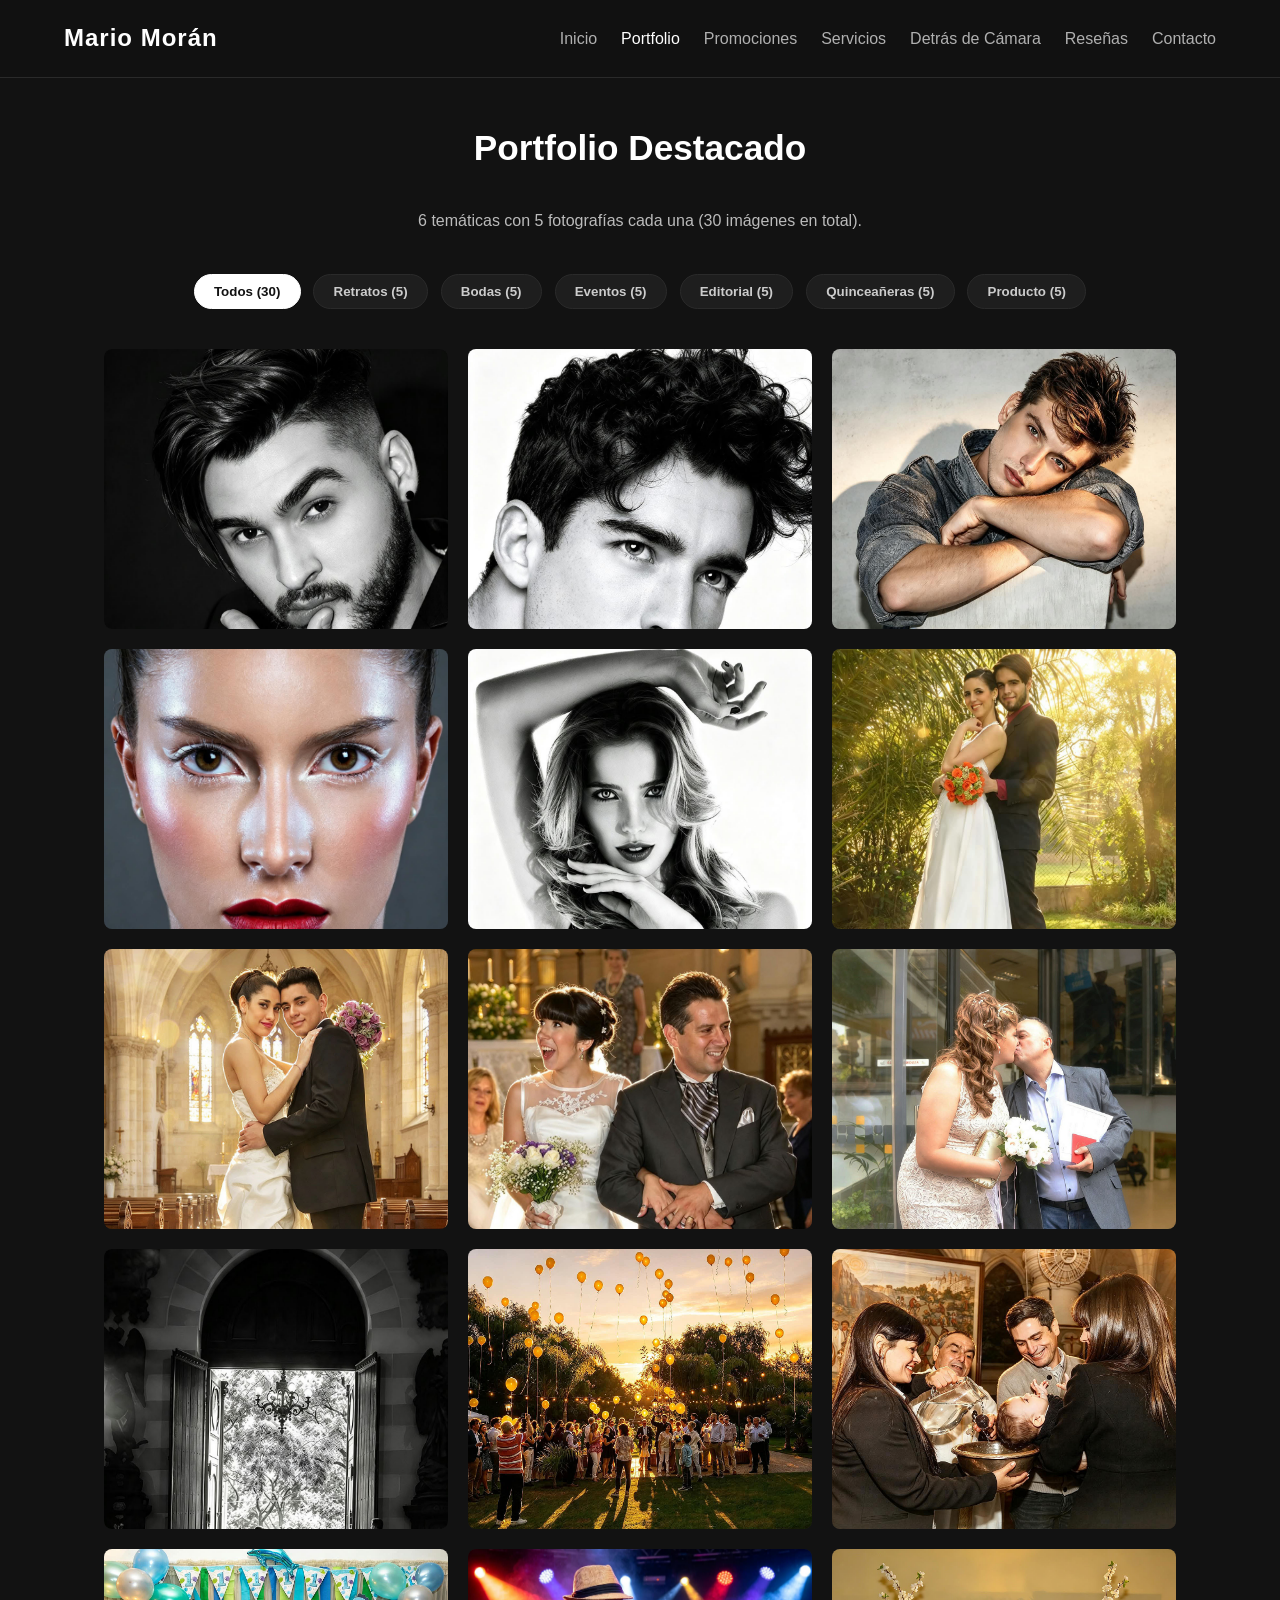
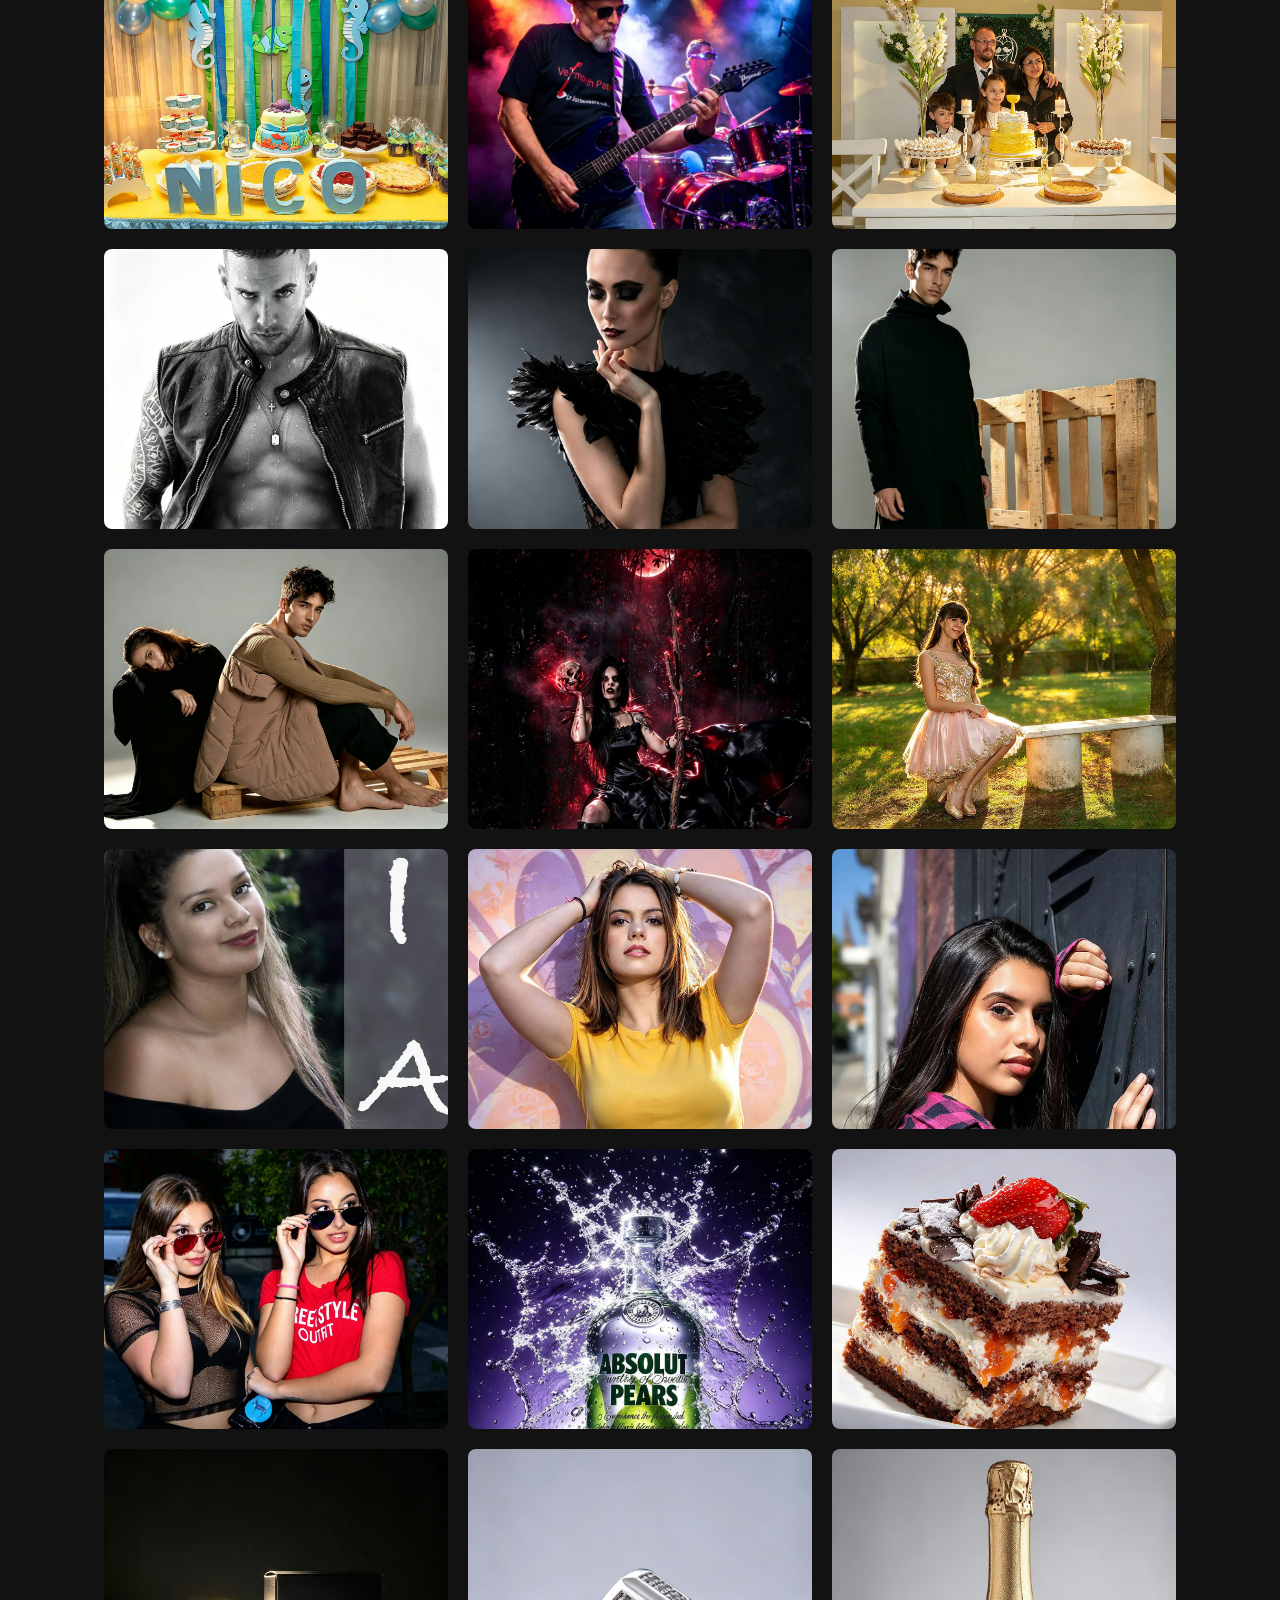
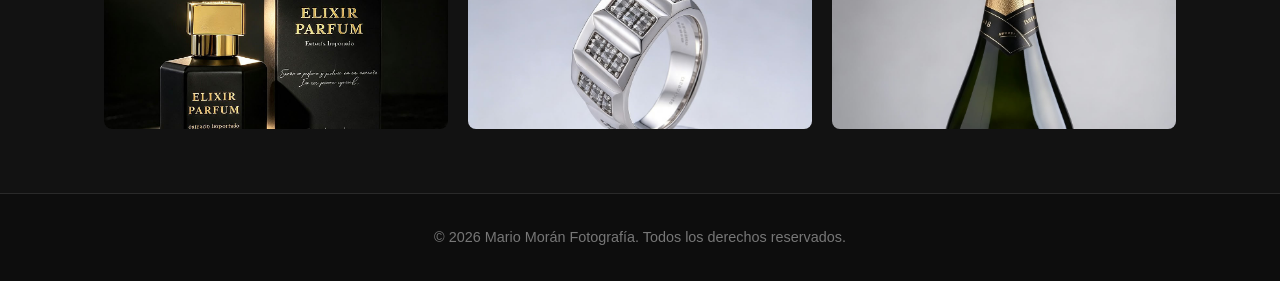
==== portfolio.html @ 2b70a2de "Add files via upload" ====
<!DOCTYPE html>
<html lang="es">
<head>
    <meta charset="UTF-8">
    <meta name="viewport" content="width=device-width, initial-scale=1.0">
    <title>Portfolio - Mario Morán Fotografía</title>
    <link rel="stylesheet" href="styles.css">
</head>
<body data-page="portfolio">

    <!-- 1. HEADER Y NAVEGACIÓN -->
    <header>
        <div class="logo">Mario Morán</div>
        <nav aria-label="Navegación principal">
            <ul>
                <li><a href="index.html">Inicio</a></li>
                <li><a href="portfolio.html" class="active">Portfolio</a></li>
                <li><a href="promociones.html">Promociones</a></li>
                <li><a href="index.html#servicios">Servicios</a></li>
                <li><a href="index.html#video">Detrás de Cámara</a></li>
                <li><a href="index.html#resenas">Reseñas</a></li>
                <li><a href="promociones.html#contacto">Contacto</a></li>
            </ul>
        </nav>
    </header>

    <main>
        <!-- GALERÍA GENERADA DINÁMICAMENTE DESDE ARREGLO DE OBJETOS (30 FOTOS: 5 POR TEMÁTICA) -->
        <section id="portfolio" class="section-container page-top-offset">
            <h1 class="section-title">Portfolio Destacado</h1>
            <p class="promo-subtitle">6 temáticas con 5 fotografías cada una (30 imágenes en total).</p>

            <div id="filter-buttons" class="filter-buttons" role="tablist" aria-label="Filtrar galería por temática"></div>
            <div id="portfolio-grid" class="portfolio-grid"></div>
        </section>
    </main>

    <!-- FOOTER -->
    <footer>
        <p>&copy; 2026 Mario Morán Fotografía. Todos los derechos reservados.</p>
    </footer>

    <script src="script.js"></script>
</body>
</html>
---- styles.css ----
/* Estilos generales */
* {
    margin: 0;
    padding: 0;
    box-sizing: border-box;
    font-family: 'Segoe UI', Tahoma, Geneva, Verdana, sans-serif;
}

html {
    scroll-behavior: smooth;
}

body {
    background-color: #121212;
    color: #e0e0e0;
    line-height: 1.6;
}

/* Header y Navegación */
header {
    position: fixed;
    top: 0;
    left: 0;
    width: 100%;
    background: rgba(18, 18, 18, 0.95);
    display: flex;
    justify-content: space-between;
    align-items: center;
    padding: 1.2rem 5%;
    z-index: 1000;
    border-bottom: 1px solid #2a2a2a;
}

.logo {
    font-size: 1.5rem;
    font-weight: bold;
    color: #ffffff;
    letter-spacing: 1px;
}

nav ul {
    display: flex;
    list-style: none;
    gap: 1.5rem;
    flex-wrap: wrap;
}

nav ul li a {
    text-decoration: none;
    color: #b0b0b0;
    font-weight: 500;
    transition: color 0.3s ease;
}

nav ul li a:hover,
nav ul li a.active {
    color: #ffffff;
}

/* Sección Hero */
.hero {
    height: 100vh;
    background: linear-gradient(rgba(0,0,0,0.62), rgba(0,0,0,0.62)), url('imagenes/EVENTO-1.jpg') no-repeat center center/cover;
    display: flex;
    justify-content: center;
    align-items: center;
    text-align: center;
    padding: 0 1rem;
}

.hero-content h1 {
    font-size: 3rem;
    margin-bottom: 1rem;
    color: #ffffff;
}

.hero-content p {
    font-size: 1.2rem;
    margin-bottom: 2rem;
    color: #cccccc;
    max-width: 600px;
    margin-left: auto;
    margin-right: auto;
}

.hero-actions {
    display: flex;
    justify-content: center;
    gap: 1rem;
    flex-wrap: wrap;
}

/* Botones */
.btn {
    display: inline-block;
    padding: 0.8rem 2rem;
    background-color: #ffffff;
    color: #121212;
    text-decoration: none;
    font-weight: bold;
    border-radius: 4px;
    border: none;
    cursor: pointer;
    transition: background 0.3s ease, transform 0.2s ease, opacity 0.2s ease;
}

.btn:hover:not(:disabled) {
    background-color: #d1d1d1;
    transform: translateY(-2px);
}

.btn:disabled {
    opacity: 0.45;
    cursor: not-allowed;
}

.btn-outline {
    background-color: transparent;
    color: #ffffff;
    border: 1px solid #ffffff;
}

.btn-outline:hover:not(:disabled) {
    background-color: rgba(255, 255, 255, 0.14);
    color: #ffffff;
}

.btn-sm {
    padding: 0.55rem 1.1rem;
    font-size: 0.9rem;
}

.btn-secondary {
    width: 100%;
    margin-top: 0.6rem;
    padding: 0.7rem 1rem;
    background: transparent;
    color: #cccccc;
    border: 1px solid #3a3a3a;
    border-radius: 4px;
    cursor: pointer;
    font-weight: 600;
}

.btn-secondary:hover {
    color: #ffffff;
    border-color: #666666;
}

/* Contenedores de secciones */
.section-container {
    padding: 6rem 5% 4rem 5%;
    max-width: 1200px;
    margin: 0 auto;
}

.page-top-offset {
    padding-top: 7.5rem;
}

.section-title {
    text-align: center;
    font-size: 2.2rem;
    margin-bottom: 2rem;
    color: #ffffff;
}

/* Filtros Portfolio */
.filter-buttons {
    display: flex;
    justify-content: center;
    gap: 0.8rem;
    margin-bottom: 2.5rem;
    flex-wrap: wrap;
}

.filter-btn {
    padding: 0.55rem 1.2rem;
    background: #1e1e1e;
    color: #cccccc;
    border: 1px solid #2a2a2a;
    border-radius: 20px;
    cursor: pointer;
    font-weight: 600;
    transition: all 0.25s ease;
}

.filter-btn:hover,
.filter-btn.active {
    background: #ffffff;
    color: #121212;
    border-color: #ffffff;
}

/* Portfolio Grid */
.portfolio-grid {
    display: grid;
    grid-template-columns: repeat(auto-fit, minmax(260px, 1fr));
    gap: 20px;
}

.portfolio-item {
    position: relative;
    overflow: hidden;
    border-radius: 8px;
    height: 280px;
    background: #1e1e1e;
}

.portfolio-item.hidden {
    display: none;
}

.portfolio-item img {
    width: 100%;
    height: 100%;
    object-fit: cover;
    object-position: center 20%;
    display: block;
    transition: transform 0.5s ease;
}

/* Ajuste específico para retratos y quinceañeras */
.portfolio-item[data-category="retratos"] img,
.portfolio-item[data-category="quinceaneras"] img {
    object-position: center 12%;
}

.portfolio-item:hover img {
    transform: scale(1.08);
}

.overlay {
    position: absolute;
    bottom: 0;
    left: 0;
    width: 100%;
    height: 100%;
    background: rgba(0, 0, 0, 0.55);
    display: flex;
    justify-content: center;
    align-items: center;
    opacity: 0;
    transition: opacity 0.3s ease;
}

.portfolio-item:hover .overlay {
    opacity: 1;
}

.overlay span {
    color: #ffffff;
    font-size: 1.4rem;
    font-weight: bold;
}

/* Servicios Flexbox */
.services-container {
    display: flex;
    justify-content: space-between;
    gap: 2rem;
    flex-wrap: wrap;
}

.service-card {
    background: #1e1e1e;
    padding: 2.5rem 2rem;
    border-radius: 8px;
    flex: 1;
    min-width: 280px;
    text-align: center;
    border: 1px solid #2a2a2a;
    transition: transform 0.3s ease;
}

.service-card:hover {
    transform: translateY(-5px);
}

.service-card h3 {
    margin-bottom: 1rem;
    color: #ffffff;
    font-size: 1.4rem;
}

.service-card p {
    color: #aaaaaa;
    margin-bottom: 1.5rem;
}

.price {
    display: inline-block;
    font-weight: bold;
    color: #ffffff;
    background: #2a2a2a;
    padding: 0.5rem 1rem;
    border-radius: 20px;
}

/* Promociones y Carrito */
.promo-subtitle {
    text-align: center;
    color: #bbbbbb;
    margin-bottom: 2.5rem;
}

.promo-layout {
    display: grid;
    grid-template-columns: 2fr 1fr;
    gap: 2rem;
    align-items: start;
}

.promo-cards {
    display: grid;
    grid-template-columns: repeat(auto-fit, minmax(240px, 1fr));
    gap: 1.5rem;
}

.promo-card {
    background: #1e1e1e;
    border: 1px solid #2a2a2a;
    border-radius: 8px;
    padding: 1.8rem;
    display: flex;
    flex-direction: column;
    justify-content: space-between;
    gap: 1rem;
}

.promo-badge {
    align-self: flex-start;
    background: #2c2c2c;
    color: #f0f0f0;
    font-size: 0.8rem;
    font-weight: 600;
    padding: 0.25rem 0.7rem;
    border-radius: 12px;
}

.promo-card h3 {
    color: #ffffff;
    font-size: 1.25rem;
}

.promo-card p {
    color: #b0b0b0;
    font-size: 0.95rem;
}

.promo-footer {
    display: flex;
    justify-content: space-between;
    align-items: center;
    gap: 0.5rem;
    margin-top: auto;
}

.cart-box {
    background: #1a1a1a;
    border: 1px solid #2e2e2e;
    border-radius: 8px;
    padding: 1.8rem;
    position: sticky;
    top: 5.5rem;
}

.cart-box h3 {
    color: #ffffff;
    margin-bottom: 0.3rem;
}

.cart-validity {
    font-size: 0.85rem;
    color: #9e9e9e;
    margin-bottom: 1.2rem;
}

.cart-items {
    display: flex;
    flex-direction: column;
    gap: 0.9rem;
    margin-bottom: 1.5rem;
    max-height: 320px;
    overflow-y: auto;
}

.cart-empty {
    color: #888888;
    font-style: italic;
}

.cart-item {
    background: #121212;
    border: 1px solid #262626;
    border-radius: 6px;
    padding: 0.8rem;
    display: flex;
    flex-direction: column;
    gap: 0.5rem;
}

.cart-item-title {
    font-size: 0.92rem;
    color: #ffffff;
    font-weight: 600;
}

.cart-item-controls {
    display: flex;
    justify-content: space-between;
    align-items: center;
    gap: 0.5rem;
}

.qty-controls {
    display: flex;
    align-items: center;
    gap: 0.4rem;
}

.qty-btn {
    width: 26px;
    height: 26px;
    background: #2a2a2a;
    color: #ffffff;
    border: none;
    border-radius: 4px;
    cursor: pointer;
    font-weight: bold;
}

.remove-btn {
    background: transparent;
    color: #e57373;
    border: none;
    cursor: pointer;
    font-size: 0.85rem;
}

.cart-summary {
    border-top: 1px solid #2c2c2c;
    padding-top: 1rem;
}

.cart-total-row {
    display: flex;
    justify-content: space-between;
    font-size: 1.15rem;
    color: #ffffff;
    margin-bottom: 1rem;
}

/* Sección Multimedia / Video */
.multimedia-section {
    padding: 4rem 5%;
    text-align: center;
    background-color: #181818;
}

.multimedia-section p {
    color: #aaaaaa;
    margin-bottom: 2rem;
}

.video-container {
    position: relative;
    max-width: 800px;
    margin: 0 auto;
    aspect-ratio: 16/9;
}

.video-container video,
.video-container iframe {
    width: 100%;
    height: 100%;
    border: none;
    border-radius: 8px;
    background: #000000;
}

/* Reseñas Grid */
.reviews-grid {
    display: grid;
    grid-template-columns: repeat(auto-fit, minmax(300px, 1fr));
    gap: 2rem;
}

.review-card {
    background: #1e1e1e;
    padding: 2rem;
    border-radius: 8px;
    border: 1px solid #2a2a2a;
}

.review-card p {
    font-style: italic;
    color: #cccccc;
    margin-bottom: 1.5rem;
}

.review-card h4 {
    color: #ffffff;
    text-align: right;
}

/* Formulario de Contacto */
.contact-box {
    max-width: 600px;
    margin: 0 auto;
    background: #1e1e1e;
    padding: 2.5rem;
    border-radius: 8px;
    border: 1px solid #2a2a2a;
}

.form-group {
    margin-bottom: 1.5rem;
    text-align: left;
}

.form-group label {
    display: block;
    margin-bottom: 0.5rem;
    color: #cccccc;
}

.form-group input,
.form-group select,
.form-group textarea {
    width: 100%;
    padding: 0.8rem;
    background: #121212;
    border: 1px solid #2a2a2a;
    border-radius: 4px;
    color: #ffffff;
}

.form-group input:focus,
.form-group select:focus,
.form-group textarea:focus {
    outline: none;
    border-color: #ffffff;
}

.btn-submit {
    width: 100%;
}

/* Footer */
footer {
    text-align: center;
    padding: 2rem;
    background-color: #0d0d0d;
    color: #777777;
    border-top: 1px solid #2a2a2a;
    font-size: 0.9rem;
}

/* Responsivo */
@media (max-width: 900px) {
    .promo-layout {
        grid-template-columns: 1fr;
    }

    .cart-box {
        position: static;
    }
}

@media (max-width: 768px) {
    header {
        flex-direction: column;
        gap: 1rem;
        padding: 1rem;
    }
    nav ul {
        justify-content: center;
        gap: 0.8rem;
        font-size: 0.9rem;
    }
    .hero-content h1 {
        font-size: 2.2rem;
    }
    .page-top-offset {
        padding-top: 9.5rem;
    }
}
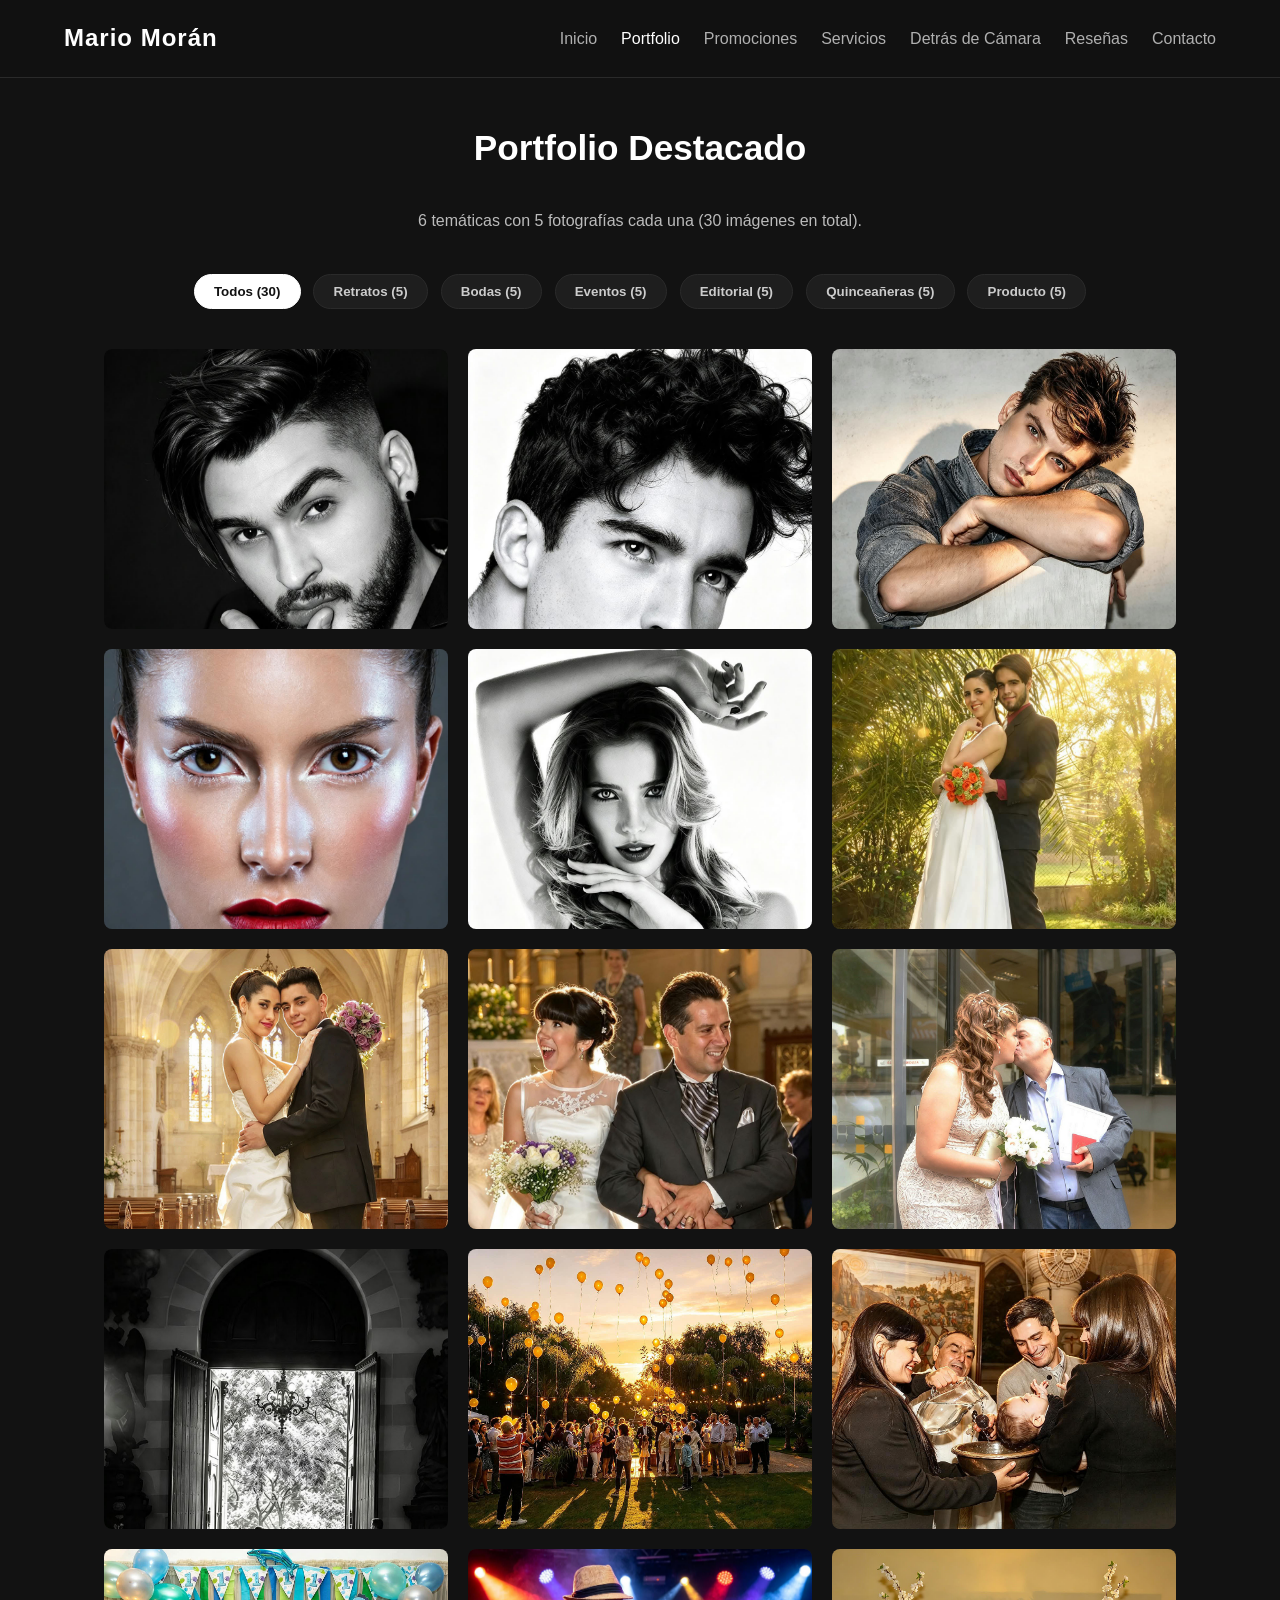
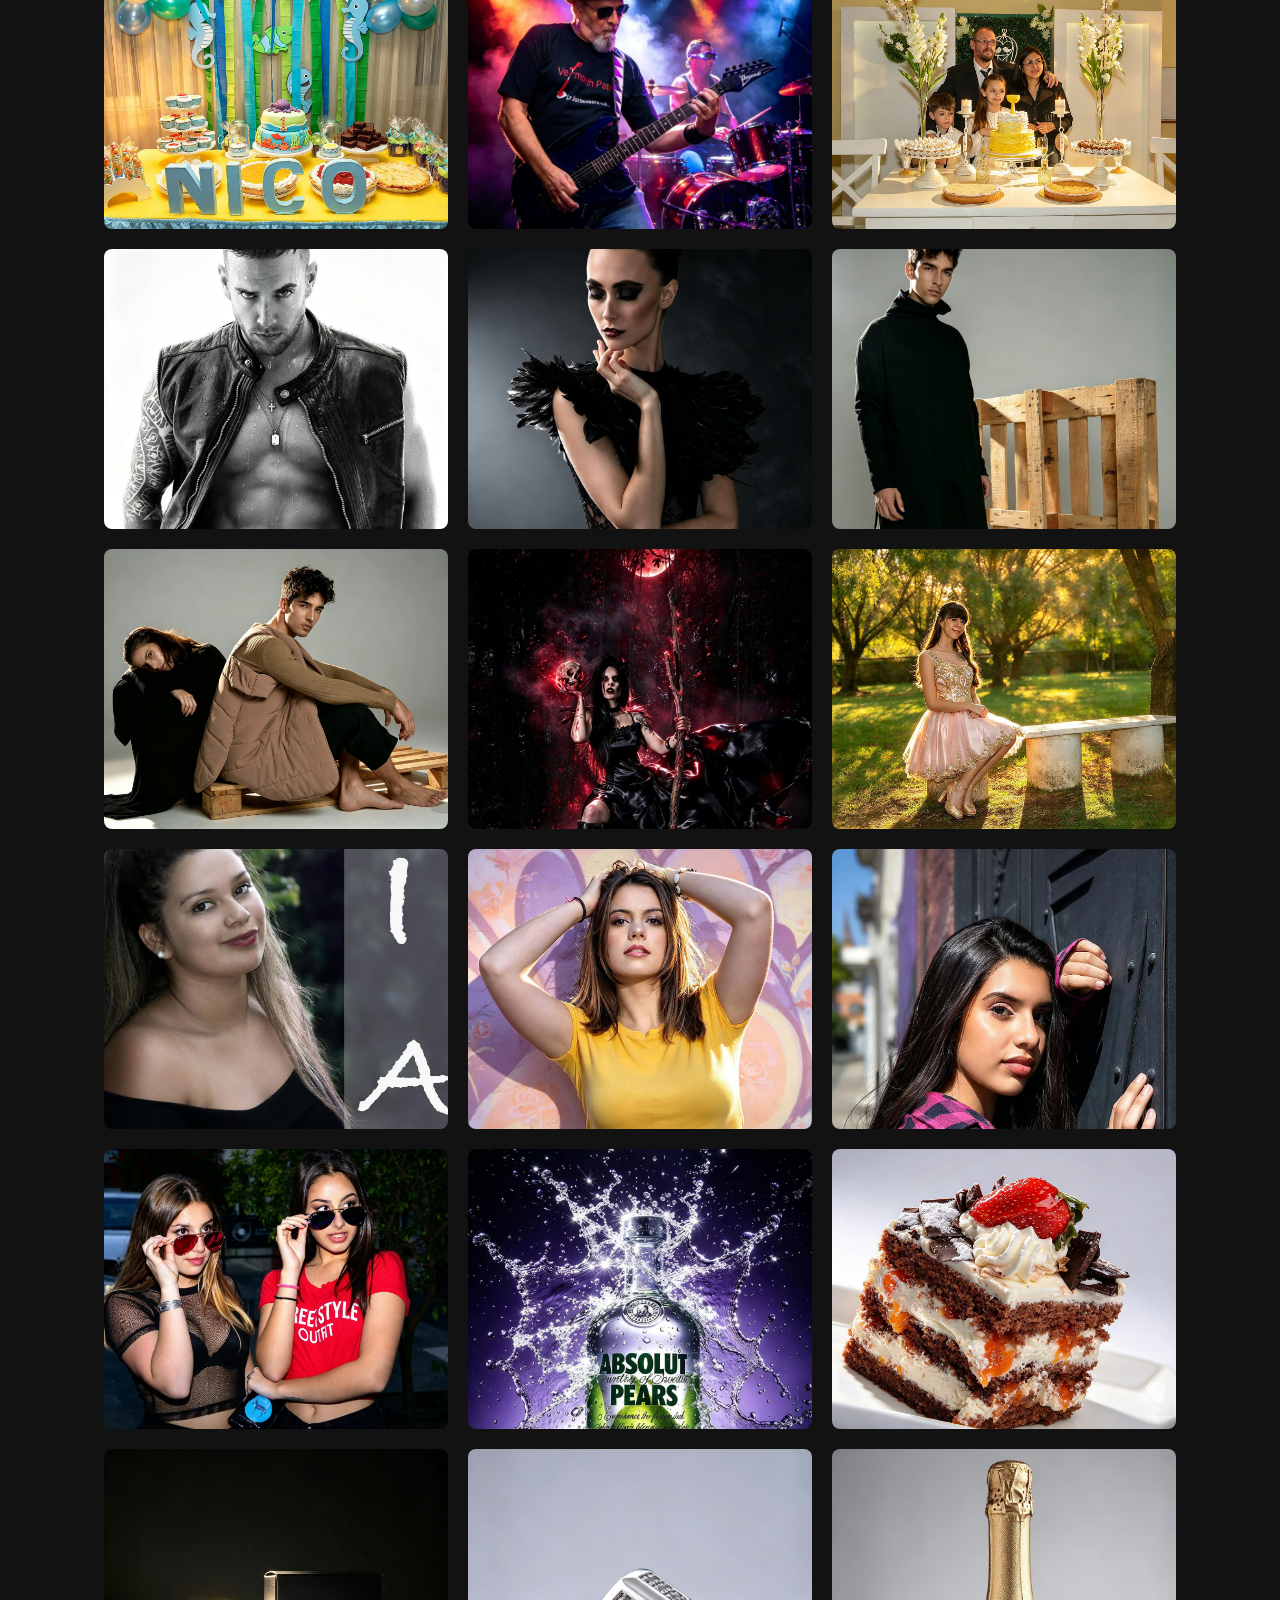
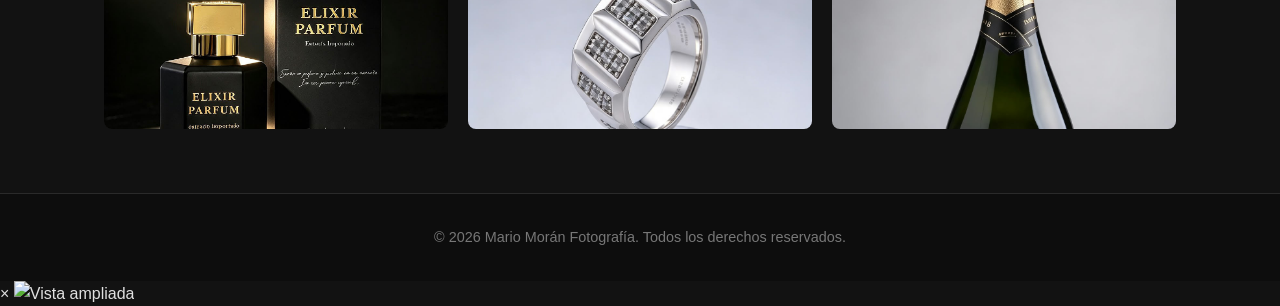
==== commit 2e1c4e5f: "Update portfolio.html" ====
--- a/portfolio.html
+++ b/portfolio.html
@@ -41,5 +41,40 @@
     </footer>
 
     <script src="script.js"></script>
+
+    <div id="lightbox" class="lightbox">
+        <span class="cerrar-lightbox">&times;</span>
+        <img id="imagen-ampliada" src="" alt="Vista ampliada">
+    </div>
+
+    <script>
+        const lightbox = document.getElementById('lightbox');
+        const imagenAmpliada = document.getElementById('imagen-ampliada');
+        const cerrarBtn = document.querySelector('.cerrar-lightbox');
+
+        document.querySelectorAll('.portfolio-item img').forEach(img => {
+            img.addEventListener('click', () => {
+                imagenAmpliada.src = img.src;
+                lightbox.classList.add('activo');
+            });
+        });
+
+        cerrarBtn.addEventListener('click', () => {
+            lightbox.classList.remove('activo');
+        });
+
+        lightbox.addEventListener('click', (e) => {
+            if (e.target !== imagenAmpliada) {
+                lightbox.classList.remove('activo');
+            }
+        });
+
+        document.addEventListener('keydown', (e) => {
+            if (e.key === 'Escape') {
+                lightbox.classList.remove('activo');
+            }
+        });
+    </script>
+    
 </body>
 </html>
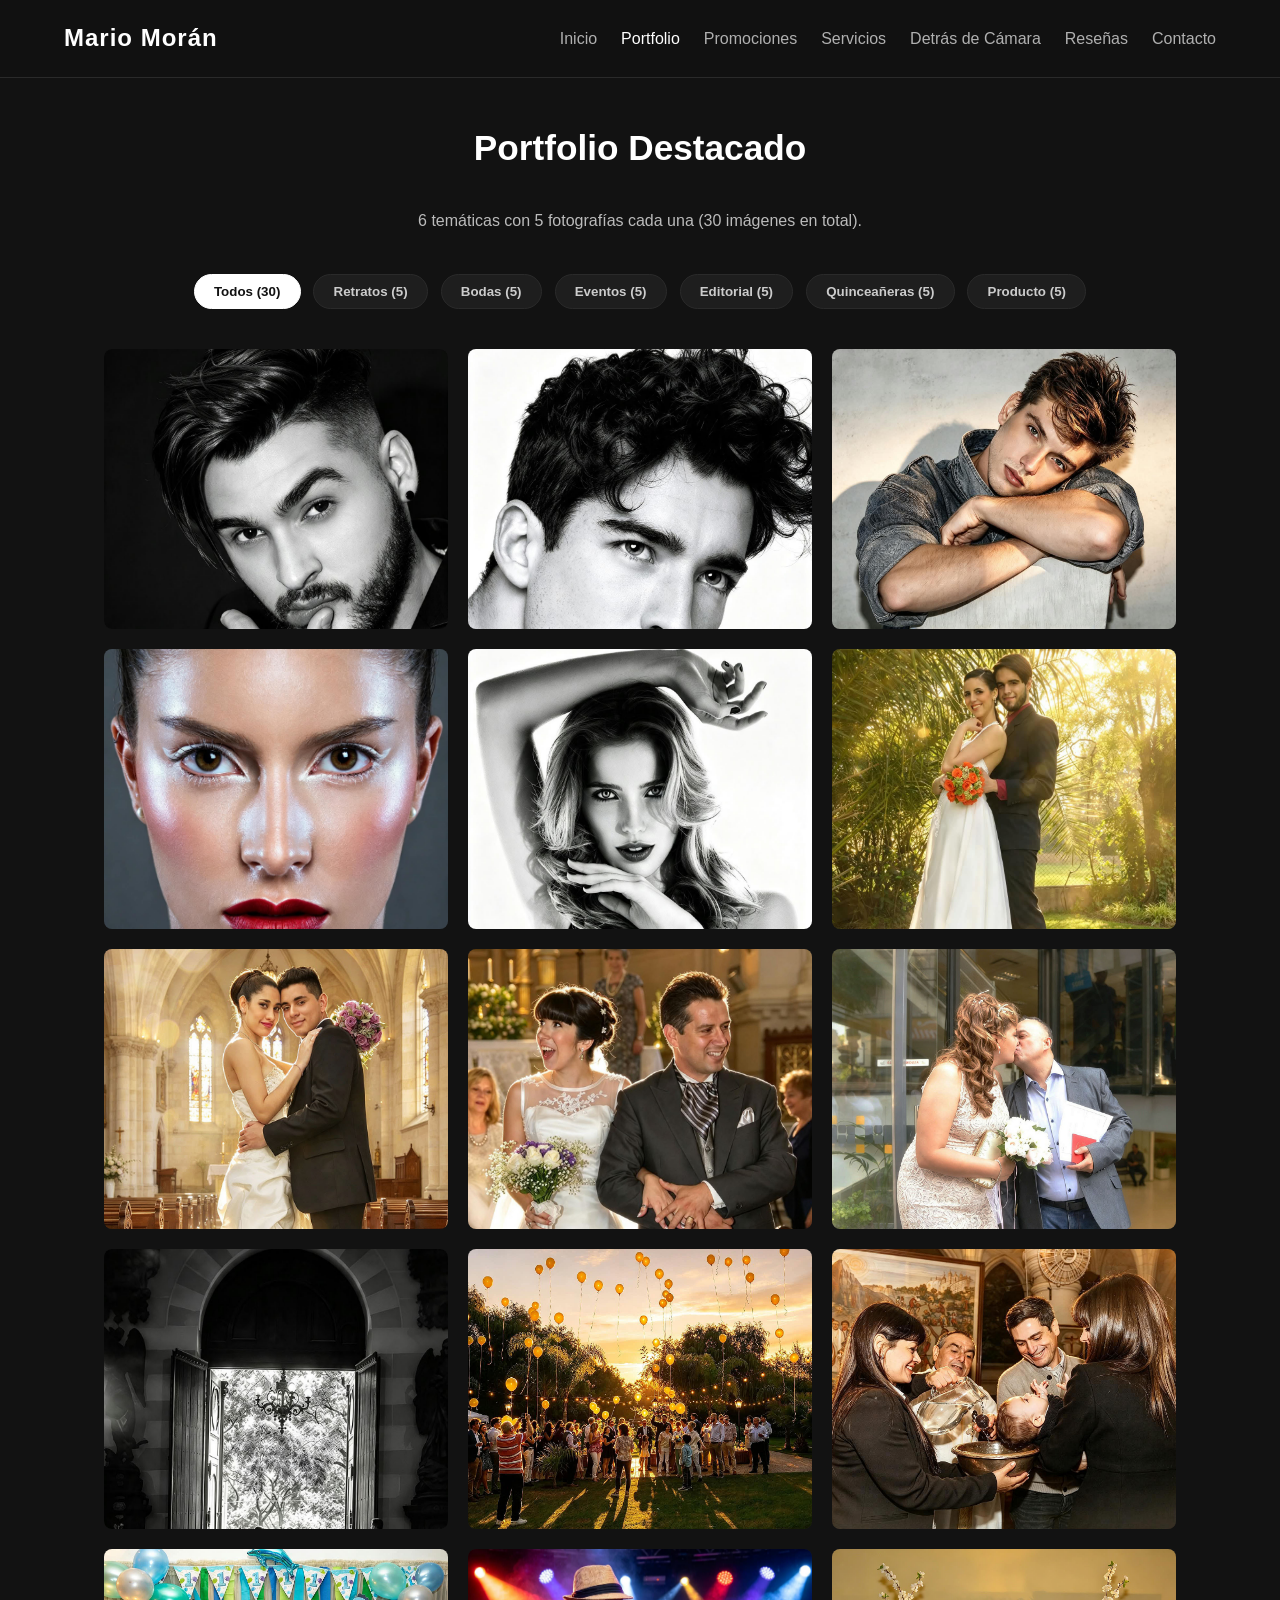
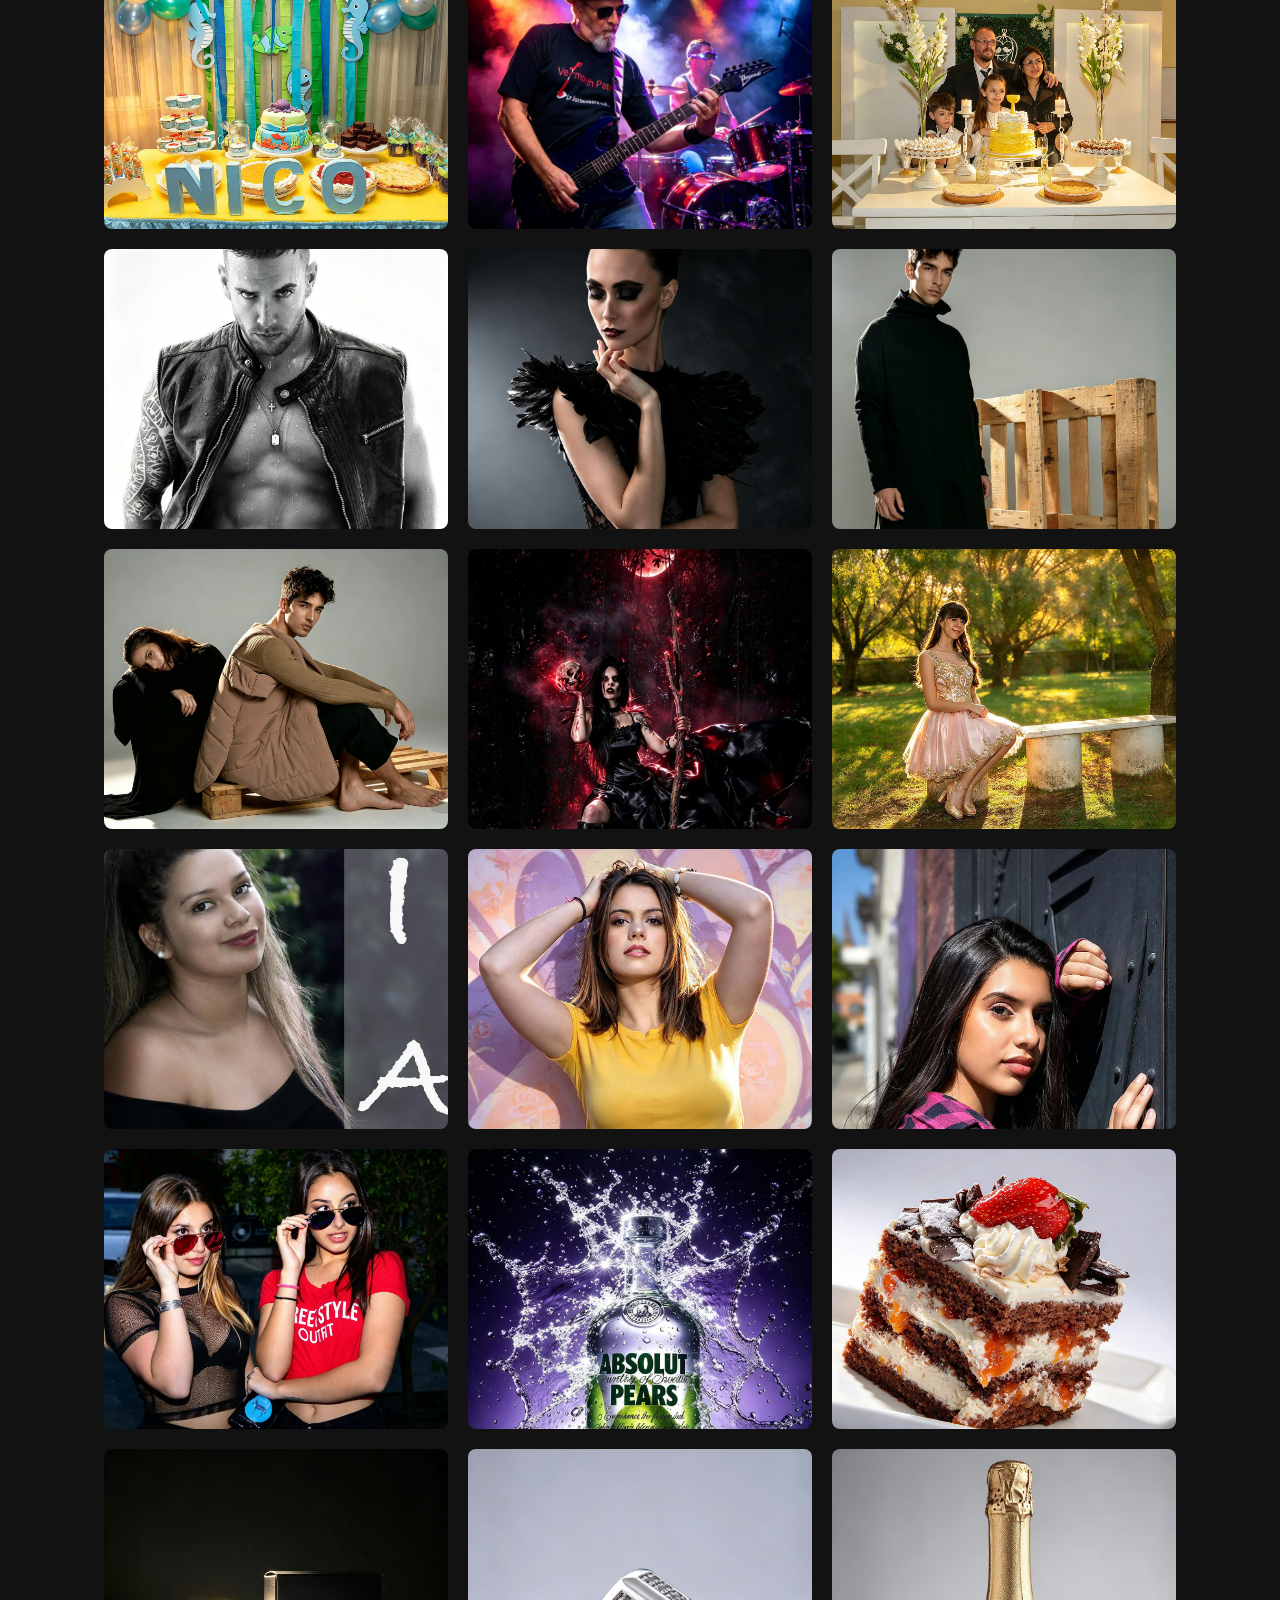
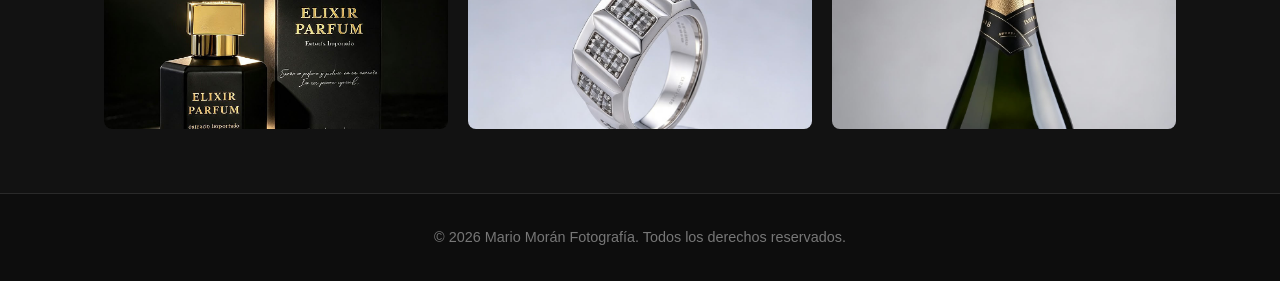
==== commit 9cbc20d1: "Add files via upload" ====
--- a/portfolio.html
+++ b/portfolio.html
@@ -43,7 +43,7 @@
     <script src="script.js"></script>
 
     <div id="lightbox" class="lightbox">
-        <span class="cerrar-lightbox">&times;</span>
+        <span class="cerrar-lightbox" aria-label="Cerrar">&times;</span>
         <img id="imagen-ampliada" src="" alt="Vista ampliada">
     </div>
 
@@ -51,13 +51,19 @@
         const lightbox = document.getElementById('lightbox');
         const imagenAmpliada = document.getElementById('imagen-ampliada');
         const cerrarBtn = document.querySelector('.cerrar-lightbox');
+        const portfolioGrid = document.getElementById('portfolio-grid');
 
-        document.querySelectorAll('.portfolio-item img').forEach(img => {
-            img.addEventListener('click', () => {
+        if (portfolioGrid) {
+            portfolioGrid.addEventListener('click', (e) => {
+                const item = e.target.closest('.portfolio-item');
+                if (!item) return;
+                const img = item.querySelector('img');
+                if (!img) return;
                 imagenAmpliada.src = img.src;
+                imagenAmpliada.alt = img.alt || 'Vista ampliada';
                 lightbox.classList.add('activo');
             });
-        });
+        }
 
         cerrarBtn.addEventListener('click', () => {
             lightbox.classList.remove('activo');
@@ -75,6 +81,6 @@
             }
         });
     </script>
-    
+
 </body>
-</html>
+</html>
--- a/styles.css
+++ b/styles.css
@@ -218,6 +218,7 @@
     object-position: center 20%;
     display: block;
     transition: transform 0.5s ease;
+    cursor: pointer;
 }
 
 /* Ajuste específico para retratos y quinceañeras */
@@ -242,6 +243,7 @@
     align-items: center;
     opacity: 0;
     transition: opacity 0.3s ease;
+    pointer-events: none;
 }
 
 .portfolio-item:hover .overlay {
@@ -586,3 +588,41 @@
         padding-top: 9.5rem;
     }
 }
+
+/* Visor / Lightbox */
+.lightbox {
+    display: none;
+    position: fixed;
+    z-index: 9999;
+    top: 0;
+    left: 0;
+    width: 100%;
+    height: 100%;
+    background-color: rgba(0, 0, 0, 0.92);
+    justify-content: center;
+    align-items: center;
+    padding: 1.5rem;
+}
+
+.lightbox.activo {
+    display: flex;
+}
+
+.lightbox img {
+    max-width: 90%;
+    max-height: 90%;
+    object-fit: contain;
+    border-radius: 4px;
+    box-shadow: 0 0 25px rgba(0, 0, 0, 0.8);
+}
+
+.cerrar-lightbox {
+    position: absolute;
+    top: 20px;
+    right: 35px;
+    color: #ffffff;
+    font-size: 40px;
+    font-weight: bold;
+    cursor: pointer;
+    user-select: none;
+}
